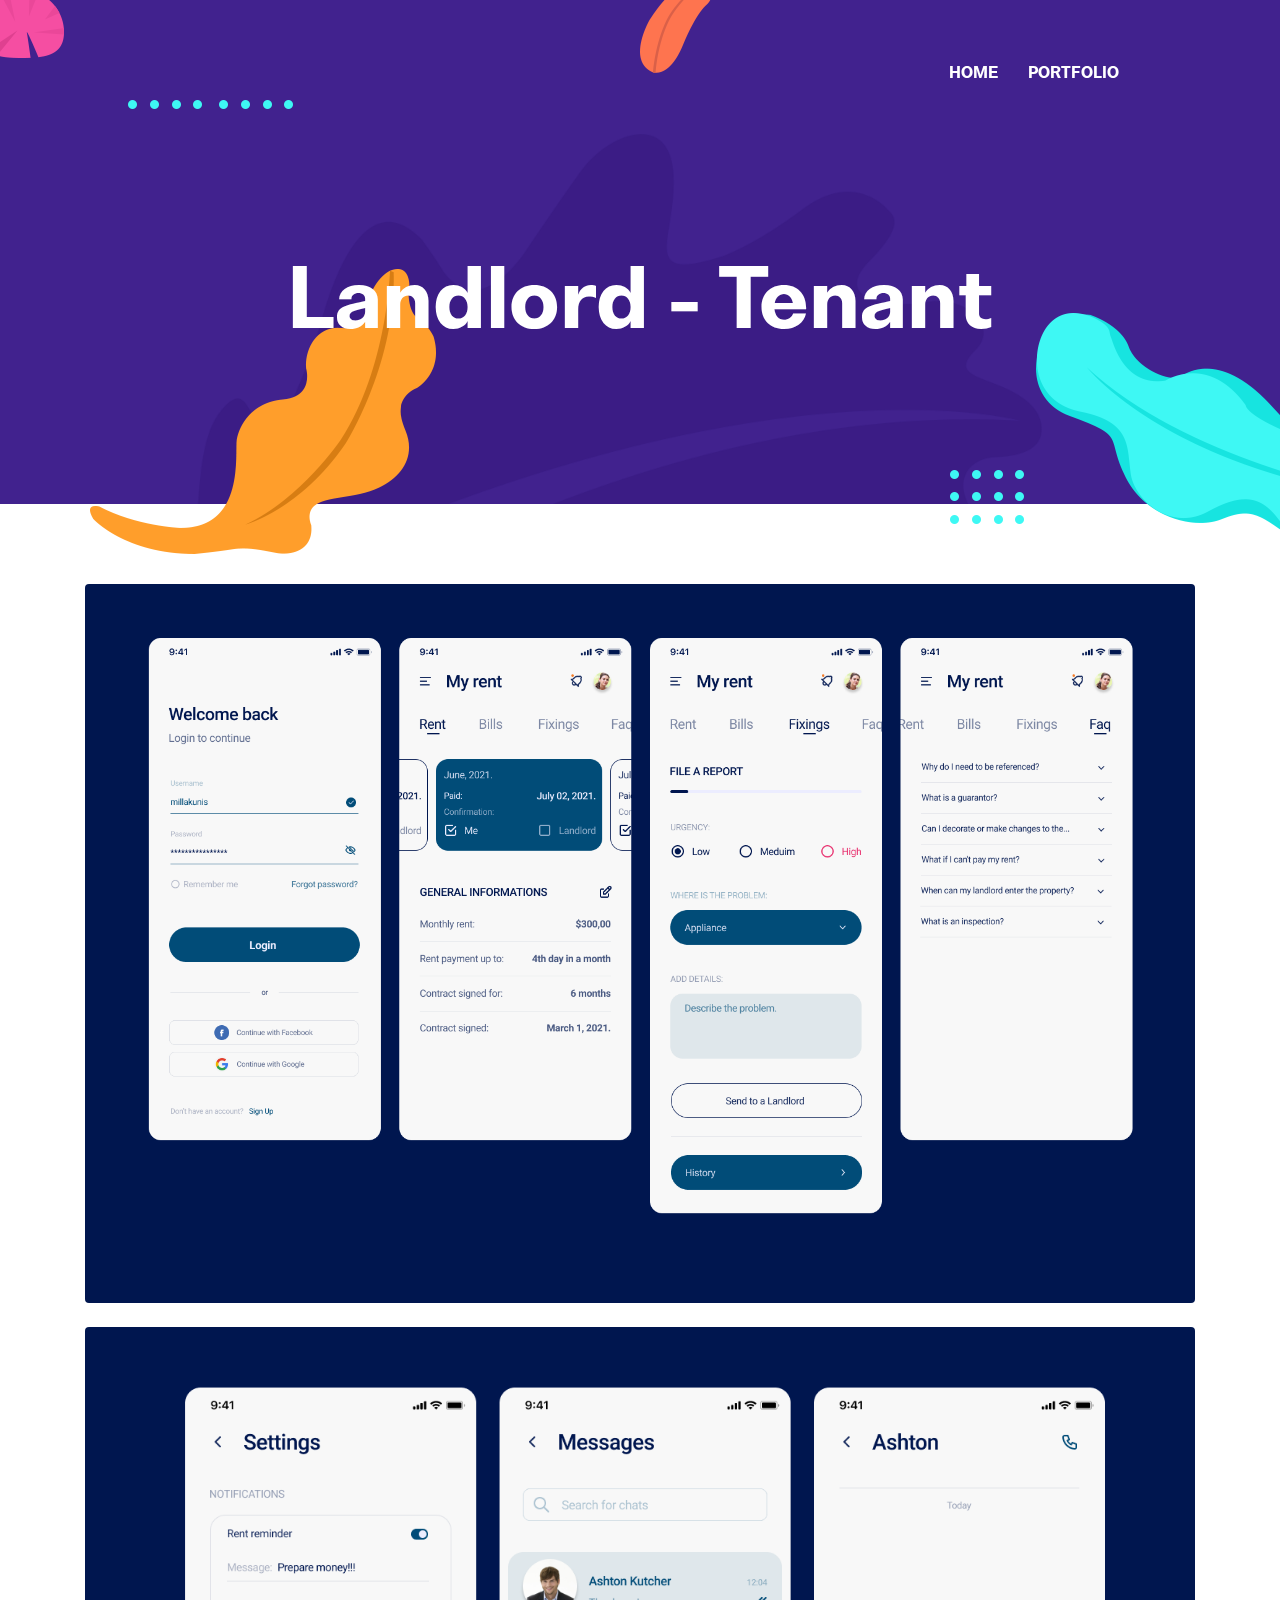
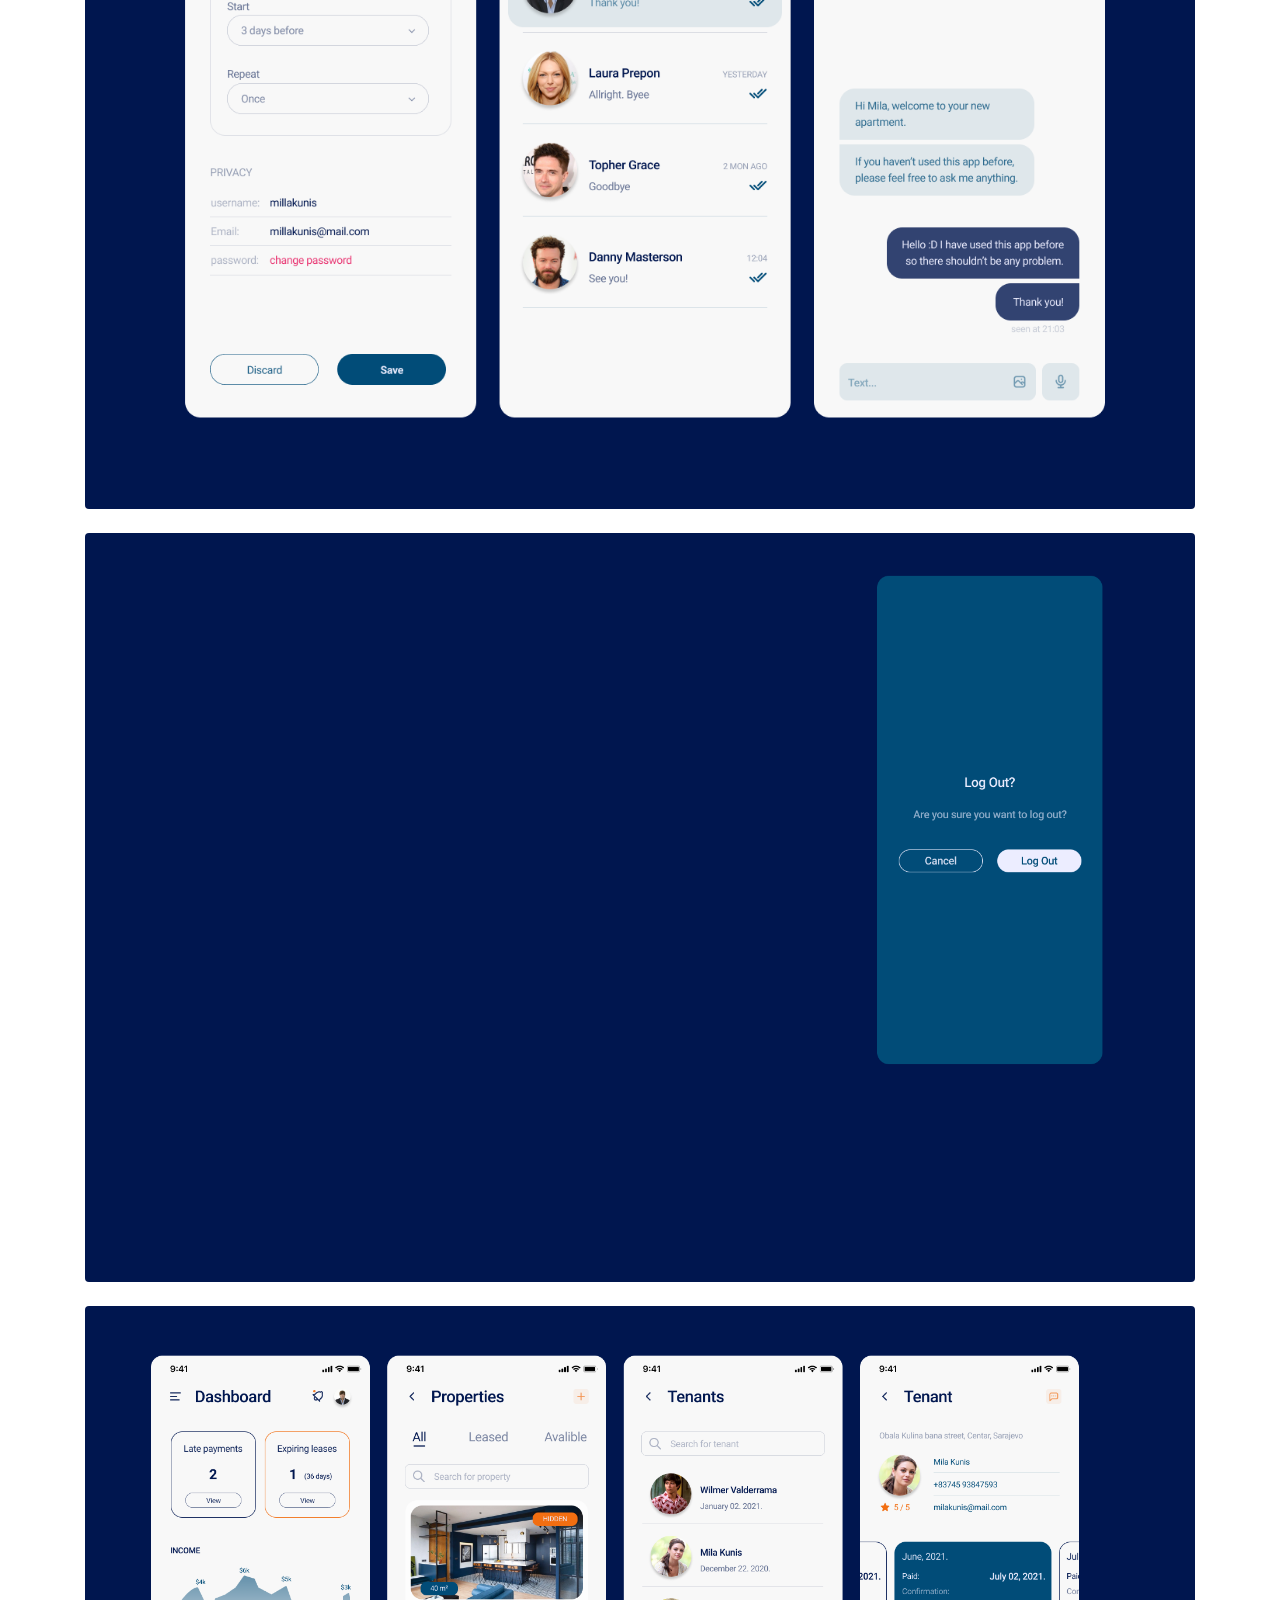
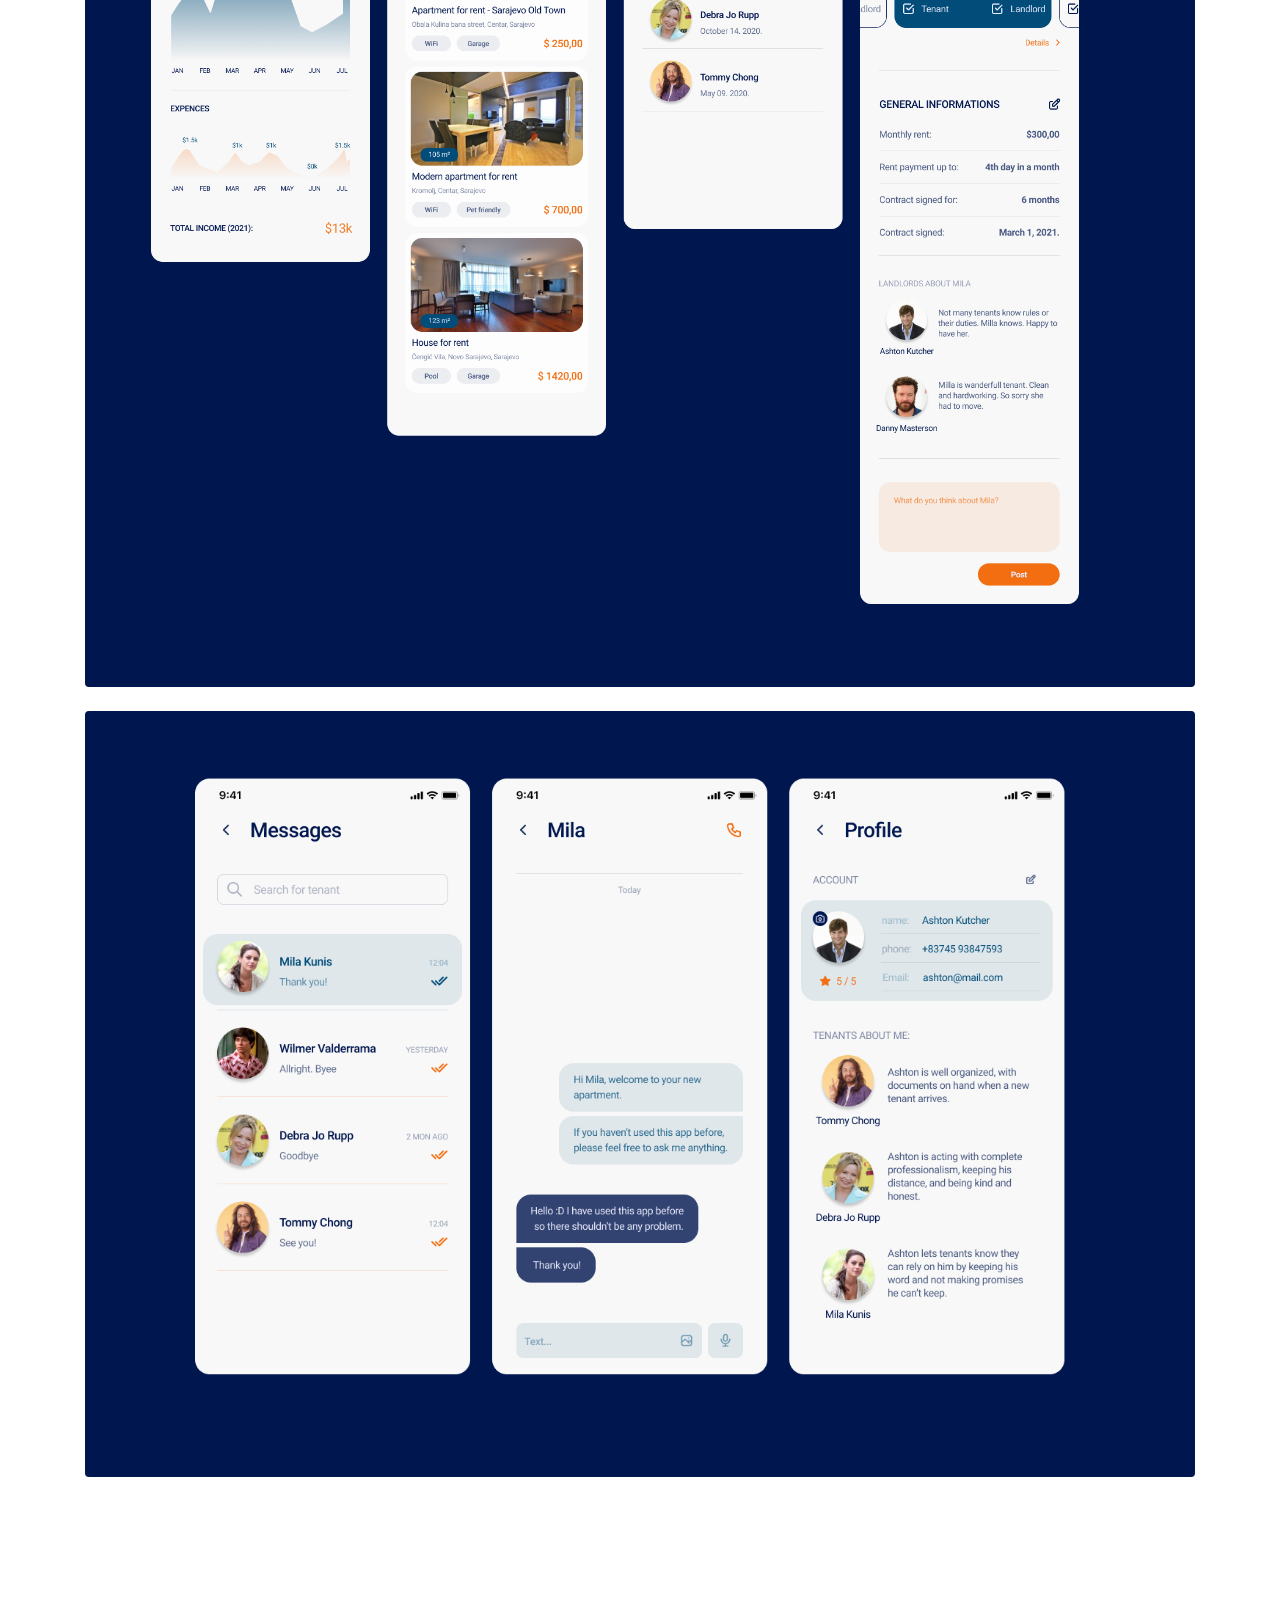
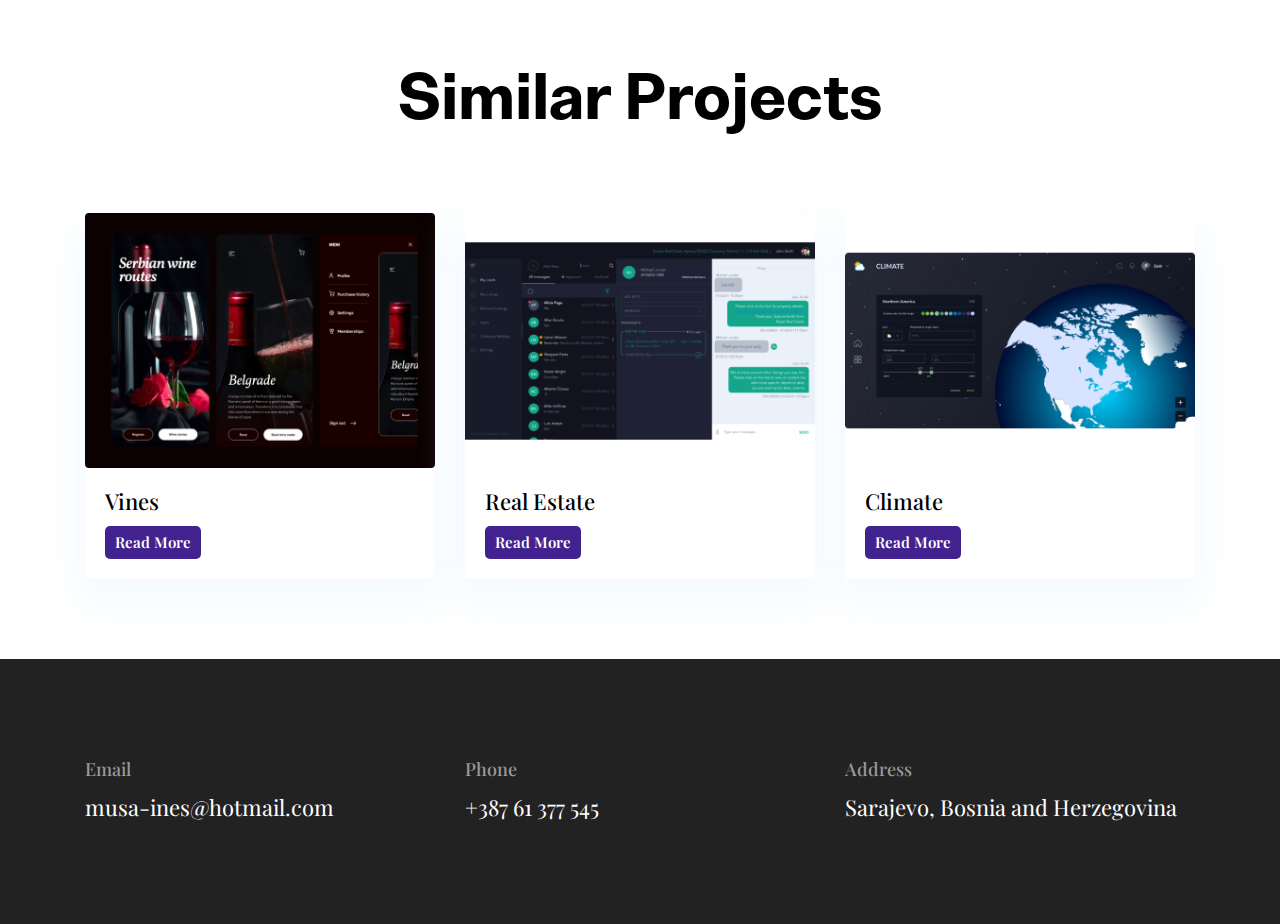
==== project-landlord.html @ d0c49de0 "my portfolio" ====
<!DOCTYPE html>
<html lang="zxx">

<head>
  <meta charset="utf-8">
  <title>Ines Portfolio</title>

  <!-- mobile responsive meta -->
  <meta name="viewport" content="width=device-width, initial-scale=1">
  <meta name="viewport" content="width=device-width, initial-scale=1, maximum-scale=1">

  <!-- ** Plugins Needed for the Project ** -->
  <!-- Bootstrap -->
  <link rel="stylesheet" href="plugins/bootstrap/bootstrap.min.css">
  <!-- slick slider -->
  <link rel="stylesheet" href="plugins/slick/slick.css">
  <!-- themefy-icon -->
  <link rel="stylesheet" href="plugins/themify-icons/themify-icons.css">

  <!-- Main Stylesheet -->
  <link href="css/style.css" rel="stylesheet">

  <!--Favicon-->
  <link rel="shortcut icon" href="images/favicon.ico" type="image/x-icon">
  <link rel="icon" href="images/favicon.ico" type="image/x-icon">

</head>

<body>

  <header class="navigation fixed-top">
  <nav class="navbar navbar-expand-lg navbar-dark">
    <button class="navbar-toggler" type="button" data-toggle="collapse" data-target="#navigation"
      aria-controls="navigation" aria-expanded="false" aria-label="Toggle navigation">
      <span class="navbar-toggler-icon"></span>
    </button>

    <div class="collapse navbar-collapse text-center" id="navigation">
      <ul class="navbar-nav ml-auto">
        <li class="nav-item active">
          <a class="nav-link" href="index.html">Home</a>
        </li>
        <li class="nav-item">
          <a class="nav-link" href="portfolio.html">Portfolio</a>
        </li>
      </ul>
    </div>
  </nav>
</header>

<!-- page title -->
<section class="page-title bg-primary position-relative">
  <div class="container">
    <div class="row">
      <div class="col-12 text-center">
        <h1 class="text-white font-tertiary">Landlord - Tenant</h1>
      </div>
    </div>
  </div>
  <!-- background shapes -->
  <img src="images/illustrations/page-title.png" alt="illustrations" class="bg-shape-1 w-100">
  <img src="images/illustrations/leaf-pink-round.png" alt="illustrations" class="bg-shape-2">
  <img src="images/illustrations/dots-cyan.png" alt="illustrations" class="bg-shape-3">
  <img src="images/illustrations/leaf-orange.png" alt="illustrations" class="bg-shape-4">
  <img src="images/illustrations/leaf-yellow.png" alt="illustrations" class="bg-shape-5">
  <img src="images/illustrations/dots-group-cyan.png" alt="illustrations" class="bg-shape-6">
  <img src="images/illustrations/leaf-cyan-lg.png" alt="illustrations" class="bg-shape-7">
</section>
<!-- /page title -->

<section class="section">
  <div class="container">
    <div class="row">
      <div class="col-lg-12">
        <div class="content">
          <img src="projects/landlord/1.png" alt="post-thumb" class="img-fluid rounded float-left mr-5 mb-4">
          <img src="projects/landlord/2.png" alt="post-thumb" class="img-fluid rounded float-left mr-5 mb-4">
          <img src="projects/landlord/3.png" alt="post-thumb" class="img-fluid rounded float-left mr-5 mb-4">
          <img src="projects/landlord/4.png" alt="post-thumb" class="img-fluid rounded float-left mr-5 mb-4">
          <img src="projects/landlord/5.png" alt="post-thumb" class="img-fluid rounded float-left mr-5 mb-4">
        </div>
      </div>
    </div>
  </div>
</section>

<!-- blog -->
<section class="section">
  <div class="container">
    <div class="row">
      <div class="col-12 text-center">
        <h2 class="section-title">Similar Projects</h2>
      </div>
      <div class="col-lg-4 col-sm-6 mb-4 mb-lg-0">
        <article class="card shadow">
          <img class="rounded card-img-top" src="images/blog/post-7.png" alt="post-thumb">
          <div class="card-body">
            <h4 class="card-title"><a class="text-dark" href="blog-single.html">Vines</a>
            </h4>
            <a href="project-vine.html" class="btn btn-xs btn-primary">Read More</a>
          </div>
        </article>
      </div>
      <div class="col-lg-4 col-sm-6 mb-4 mb-lg-0">
        <article class="card shadow">
          <img class="rounded card-img-top" src="images/blog/post-8.png" alt="post-thumb">
          <div class="card-body">
            <h4 class="card-title"><a class="text-dark" href="blog-single.html">Real Estate</a>
            </h4>
            <a href="project-estate.html" class="btn btn-xs btn-primary">Read More</a>
          </div>
        </article>
      </div>
      <div class="col-lg-4 col-sm-6 mb-4 mb-lg-0">
        <article class="card shadow">
          <img class="rounded card-img-top" src="images/blog/post-9.png" alt="post-thumb">
          <div class="card-body">
            <h4 class="card-title"><a class="text-dark" href="blog-single.html">Climate</a>
            </h4>
            <a href="project-climate.html" class="btn btn-xs btn-primary">Read More</a>
          </div>
        </article>
      </div>
    </div>
  </div>
</section>
<!-- /blog -->

<!-- footer -->
<footer class="bg-dark footer-section">
  <div class="section">
    <div class="container">
      <div class="row">
        <div class="col-md-4">
          <h5 class="text-light">Email</h5>
          <p class="text-white paragraph-lg font-secondary">musa-ines@hotmail.com</p>
        </div>
        <div class="col-md-4">
          <h5 class="text-light">Phone</h5>
          <p class="text-white paragraph-lg font-secondary">+387 61 377 545</p>
        </div>
        <div class="col-md-4">
          <h5 class="text-light">Address</h5>
          <p class="text-white paragraph-lg font-secondary">Sarajevo, Bosnia and Herzegovina</p>
        </div>
      </div>
    </div>
  </div>
</footer>
<!-- /footer -->

<!-- jQuery -->
<script src="plugins/jQuery/jquery.min.js"></script>
<!-- Bootstrap JS -->
<script src="plugins/bootstrap/bootstrap.min.js"></script>
<!-- slick slider -->
<script src="plugins/slick/slick.min.js"></script>
<!-- filter -->
<script src="plugins/shuffle/shuffle.min.js"></script>

<!-- Main Script -->
<script src="js/script.js"></script>

</body>
</html>
---- plugins/themify-icons/themify-icons.css ----
@font-face{font-family:themify;src:url(fonts/themify.eot?-fvbane);src:url(fonts/themify.eot?#iefix-fvbane) format('embedded-opentype'),url(fonts/themify.woff?-fvbane) format('woff'),url(fonts/themify.ttf?-fvbane) format('truetype'),url(fonts/themify.svg?-fvbane#themify) format('svg');font-weight:400;font-style:normal}[class*=" ti-"],[class^=ti-]{font-family:themify;speak:none;font-style:normal;font-weight:400;font-variant:normal;text-transform:none;line-height:1;-webkit-font-smoothing:antialiased;-moz-osx-font-smoothing:grayscale}.ti-wand:before{content:"\e600"}.ti-volume:before{content:"\e601"}.ti-user:before{content:"\e602"}.ti-unlock:before{content:"\e603"}.ti-unlink:before{content:"\e604"}.ti-trash:before{content:"\e605"}.ti-thought:before{content:"\e606"}.ti-target:before{content:"\e607"}.ti-tag:before{content:"\e608"}.ti-tablet:before{content:"\e609"}.ti-star:before{content:"\e60a"}.ti-spray:before{content:"\e60b"}.ti-signal:before{content:"\e60c"}.ti-shopping-cart:before{content:"\e60d"}.ti-shopping-cart-full:before{content:"\e60e"}.ti-settings:before{content:"\e60f"}.ti-search:before{content:"\e610"}.ti-zoom-in:before{content:"\e611"}.ti-zoom-out:before{content:"\e612"}.ti-cut:before{content:"\e613"}.ti-ruler:before{content:"\e614"}.ti-ruler-pencil:before{content:"\e615"}.ti-ruler-alt:before{content:"\e616"}.ti-bookmark:before{content:"\e617"}.ti-bookmark-alt:before{content:"\e618"}.ti-reload:before{content:"\e619"}.ti-plus:before{content:"\e61a"}.ti-pin:before{content:"\e61b"}.ti-pencil:before{content:"\e61c"}.ti-pencil-alt:before{content:"\e61d"}.ti-paint-roller:before{content:"\e61e"}.ti-paint-bucket:before{content:"\e61f"}.ti-na:before{content:"\e620"}.ti-mobile:before{content:"\e621"}.ti-minus:before{content:"\e622"}.ti-medall:before{content:"\e623"}.ti-medall-alt:before{content:"\e624"}.ti-marker:before{content:"\e625"}.ti-marker-alt:before{content:"\e626"}.ti-arrow-up:before{content:"\e627"}.ti-arrow-right:before{content:"\e628"}.ti-arrow-left:before{content:"\e629"}.ti-arrow-down:before{content:"\e62a"}.ti-lock:before{content:"\e62b"}.ti-location-arrow:before{content:"\e62c"}.ti-link:before{content:"\e62d"}.ti-layout:before{content:"\e62e"}.ti-layers:before{content:"\e62f"}.ti-layers-alt:before{content:"\e630"}.ti-key:before{content:"\e631"}.ti-import:before{content:"\e632"}.ti-image:before{content:"\e633"}.ti-heart:before{content:"\e634"}.ti-heart-broken:before{content:"\e635"}.ti-hand-stop:before{content:"\e636"}.ti-hand-open:before{content:"\e637"}.ti-hand-drag:before{content:"\e638"}.ti-folder:before{content:"\e639"}.ti-flag:before{content:"\e63a"}.ti-flag-alt:before{content:"\e63b"}.ti-flag-alt-2:before{content:"\e63c"}.ti-eye:before{content:"\e63d"}.ti-export:before{content:"\e63e"}.ti-exchange-vertical:before{content:"\e63f"}.ti-desktop:before{content:"\e640"}.ti-cup:before{content:"\e641"}.ti-crown:before{content:"\e642"}.ti-comments:before{content:"\e643"}.ti-comment:before{content:"\e644"}.ti-comment-alt:before{content:"\e645"}.ti-close:before{content:"\e646"}.ti-clip:before{content:"\e647"}.ti-angle-up:before{content:"\e648"}.ti-angle-right:before{content:"\e649"}.ti-angle-left:before{content:"\e64a"}.ti-angle-down:before{content:"\e64b"}.ti-check:before{content:"\e64c"}.ti-check-box:before{content:"\e64d"}.ti-camera:before{content:"\e64e"}.ti-announcement:before{content:"\e64f"}.ti-brush:before{content:"\e650"}.ti-briefcase:before{content:"\e651"}.ti-bolt:before{content:"\e652"}.ti-bolt-alt:before{content:"\e653"}.ti-blackboard:before{content:"\e654"}.ti-bag:before{content:"\e655"}.ti-move:before{content:"\e656"}.ti-arrows-vertical:before{content:"\e657"}.ti-arrows-horizontal:before{content:"\e658"}.ti-fullscreen:before{content:"\e659"}.ti-arrow-top-right:before{content:"\e65a"}.ti-arrow-top-left:before{content:"\e65b"}.ti-arrow-circle-up:before{content:"\e65c"}.ti-arrow-circle-right:before{content:"\e65d"}.ti-arrow-circle-left:before{content:"\e65e"}.ti-arrow-circle-down:before{content:"\e65f"}.ti-angle-double-up:before{content:"\e660"}.ti-angle-double-right:before{content:"\e661"}.ti-angle-double-left:before{content:"\e662"}.ti-angle-double-down:before{content:"\e663"}.ti-zip:before{content:"\e664"}.ti-world:before{content:"\e665"}.ti-wheelchair:before{content:"\e666"}.ti-view-list:before{content:"\e667"}.ti-view-list-alt:before{content:"\e668"}.ti-view-grid:before{content:"\e669"}.ti-uppercase:before{content:"\e66a"}.ti-upload:before{content:"\e66b"}.ti-underline:before{content:"\e66c"}.ti-truck:before{content:"\e66d"}.ti-timer:before{content:"\e66e"}.ti-ticket:before{content:"\e66f"}.ti-thumb-up:before{content:"\e670"}.ti-thumb-down:before{content:"\e671"}.ti-text:before{content:"\e672"}.ti-stats-up:before{content:"\e673"}.ti-stats-down:before{content:"\e674"}.ti-split-v:before{content:"\e675"}.ti-split-h:before{content:"\e676"}.ti-smallcap:before{content:"\e677"}.ti-shine:before{content:"\e678"}.ti-shift-right:before{content:"\e679"}.ti-shift-left:before{content:"\e67a"}.ti-shield:before{content:"\e67b"}.ti-notepad:before{content:"\e67c"}.ti-server:before{content:"\e67d"}.ti-quote-right:before{content:"\e67e"}.ti-quote-left:before{content:"\e67f"}.ti-pulse:before{content:"\e680"}.ti-printer:before{content:"\e681"}.ti-power-off:before{content:"\e682"}.ti-plug:before{content:"\e683"}.ti-pie-chart:before{content:"\e684"}.ti-paragraph:before{content:"\e685"}.ti-panel:before{content:"\e686"}.ti-package:before{content:"\e687"}.ti-music:before{content:"\e688"}.ti-music-alt:before{content:"\e689"}.ti-mouse:before{content:"\e68a"}.ti-mouse-alt:before{content:"\e68b"}.ti-money:before{content:"\e68c"}.ti-microphone:before{content:"\e68d"}.ti-menu:before{content:"\e68e"}.ti-menu-alt:before{content:"\e68f"}.ti-map:before{content:"\e690"}.ti-map-alt:before{content:"\e691"}.ti-loop:before{content:"\e692"}.ti-location-pin:before{content:"\e693"}.ti-list:before{content:"\e694"}.ti-light-bulb:before{content:"\e695"}.ti-Italic:before{content:"\e696"}.ti-info:before{content:"\e697"}.ti-infinite:before{content:"\e698"}.ti-id-badge:before{content:"\e699"}.ti-hummer:before{content:"\e69a"}.ti-home:before{content:"\e69b"}.ti-help:before{content:"\e69c"}.ti-headphone:before{content:"\e69d"}.ti-harddrives:before{content:"\e69e"}.ti-harddrive:before{content:"\e69f"}.ti-gift:before{content:"\e6a0"}.ti-game:before{content:"\e6a1"}.ti-filter:before{content:"\e6a2"}.ti-files:before{content:"\e6a3"}.ti-file:before{content:"\e6a4"}.ti-eraser:before{content:"\e6a5"}.ti-envelope:before{content:"\e6a6"}.ti-download:before{content:"\e6a7"}.ti-direction:before{content:"\e6a8"}.ti-direction-alt:before{content:"\e6a9"}.ti-dashboard:before{content:"\e6aa"}.ti-control-stop:before{content:"\e6ab"}.ti-control-shuffle:before{content:"\e6ac"}.ti-control-play:before{content:"\e6ad"}.ti-control-pause:before{content:"\e6ae"}.ti-control-forward:before{content:"\e6af"}.ti-control-backward:before{content:"\e6b0"}.ti-cloud:before{content:"\e6b1"}.ti-cloud-up:before{content:"\e6b2"}.ti-cloud-down:before{content:"\e6b3"}.ti-clipboard:before{content:"\e6b4"}.ti-car:before{content:"\e6b5"}.ti-calendar:before{content:"\e6b6"}.ti-book:before{content:"\e6b7"}.ti-bell:before{content:"\e6b8"}.ti-basketball:before{content:"\e6b9"}.ti-bar-chart:before{content:"\e6ba"}.ti-bar-chart-alt:before{content:"\e6bb"}.ti-back-right:before{content:"\e6bc"}.ti-back-left:before{content:"\e6bd"}.ti-arrows-corner:before{content:"\e6be"}.ti-archive:before{content:"\e6bf"}.ti-anchor:before{content:"\e6c0"}.ti-align-right:before{content:"\e6c1"}.ti-align-left:before{content:"\e6c2"}.ti-align-justify:before{content:"\e6c3"}.ti-align-center:before{content:"\e6c4"}.ti-alert:before{content:"\e6c5"}.ti-alarm-clock:before{content:"\e6c6"}.ti-agenda:before{content:"\e6c7"}.ti-write:before{content:"\e6c8"}.ti-window:before{content:"\e6c9"}.ti-widgetized:before{content:"\e6ca"}.ti-widget:before{content:"\e6cb"}.ti-widget-alt:before{content:"\e6cc"}.ti-wallet:before{content:"\e6cd"}.ti-video-clapper:before{content:"\e6ce"}.ti-video-camera:before{content:"\e6cf"}.ti-vector:before{content:"\e6d0"}.ti-themify-logo:before{content:"\e6d1"}.ti-themify-favicon:before{content:"\e6d2"}.ti-themify-favicon-alt:before{content:"\e6d3"}.ti-support:before{content:"\e6d4"}.ti-stamp:before{content:"\e6d5"}.ti-split-v-alt:before{content:"\e6d6"}.ti-slice:before{content:"\e6d7"}.ti-shortcode:before{content:"\e6d8"}.ti-shift-right-alt:before{content:"\e6d9"}.ti-shift-left-alt:before{content:"\e6da"}.ti-ruler-alt-2:before{content:"\e6db"}.ti-receipt:before{content:"\e6dc"}.ti-pin2:before{content:"\e6dd"}.ti-pin-alt:before{content:"\e6de"}.ti-pencil-alt2:before{content:"\e6df"}.ti-palette:before{content:"\e6e0"}.ti-more:before{content:"\e6e1"}.ti-more-alt:before{content:"\e6e2"}.ti-microphone-alt:before{content:"\e6e3"}.ti-magnet:before{content:"\e6e4"}.ti-line-double:before{content:"\e6e5"}.ti-line-dotted:before{content:"\e6e6"}.ti-line-dashed:before{content:"\e6e7"}.ti-layout-width-full:before{content:"\e6e8"}.ti-layout-width-default:before{content:"\e6e9"}.ti-layout-width-default-alt:before{content:"\e6ea"}.ti-layout-tab:before{content:"\e6eb"}.ti-layout-tab-window:before{content:"\e6ec"}.ti-layout-tab-v:before{content:"\e6ed"}.ti-layout-tab-min:before{content:"\e6ee"}.ti-layout-slider:before{content:"\e6ef"}.ti-layout-slider-alt:before{content:"\e6f0"}.ti-layout-sidebar-right:before{content:"\e6f1"}.ti-layout-sidebar-none:before{content:"\e6f2"}.ti-layout-sidebar-left:before{content:"\e6f3"}.ti-layout-placeholder:before{content:"\e6f4"}.ti-layout-menu:before{content:"\e6f5"}.ti-layout-menu-v:before{content:"\e6f6"}.ti-layout-menu-separated:before{content:"\e6f7"}.ti-layout-menu-full:before{content:"\e6f8"}.ti-layout-media-right-alt:before{content:"\e6f9"}.ti-layout-media-right:before{content:"\e6fa"}.ti-layout-media-overlay:before{content:"\e6fb"}.ti-layout-media-overlay-alt:before{content:"\e6fc"}.ti-layout-media-overlay-alt-2:before{content:"\e6fd"}.ti-layout-media-left-alt:before{content:"\e6fe"}.ti-layout-media-left:before{content:"\e6ff"}.ti-layout-media-center-alt:before{content:"\e700"}.ti-layout-media-center:before{content:"\e701"}.ti-layout-list-thumb:before{content:"\e702"}.ti-layout-list-thumb-alt:before{content:"\e703"}.ti-layout-list-post:before{content:"\e704"}.ti-layout-list-large-image:before{content:"\e705"}.ti-layout-line-solid:before{content:"\e706"}.ti-layout-grid4:before{content:"\e707"}.ti-layout-grid3:before{content:"\e708"}.ti-layout-grid2:before{content:"\e709"}.ti-layout-grid2-thumb:before{content:"\e70a"}.ti-layout-cta-right:before{content:"\e70b"}.ti-layout-cta-left:before{content:"\e70c"}.ti-layout-cta-center:before{content:"\e70d"}.ti-layout-cta-btn-right:before{content:"\e70e"}.ti-layout-cta-btn-left:before{content:"\e70f"}.ti-layout-column4:before{content:"\e710"}.ti-layout-column3:before{content:"\e711"}.ti-layout-column2:before{content:"\e712"}.ti-layout-accordion-separated:before{content:"\e713"}.ti-layout-accordion-merged:before{content:"\e714"}.ti-layout-accordion-list:before{content:"\e715"}.ti-ink-pen:before{content:"\e716"}.ti-info-alt:before{content:"\e717"}.ti-help-alt:before{content:"\e718"}.ti-headphone-alt:before{content:"\e719"}.ti-hand-point-up:before{content:"\e71a"}.ti-hand-point-right:before{content:"\e71b"}.ti-hand-point-left:before{content:"\e71c"}.ti-hand-point-down:before{content:"\e71d"}.ti-gallery:before{content:"\e71e"}.ti-face-smile:before{content:"\e71f"}.ti-face-sad:before{content:"\e720"}.ti-credit-card:before{content:"\e721"}.ti-control-skip-forward:before{content:"\e722"}.ti-control-skip-backward:before{content:"\e723"}.ti-control-record:before{content:"\e724"}.ti-control-eject:before{content:"\e725"}.ti-comments-smiley:before{content:"\e726"}.ti-brush-alt:before{content:"\e727"}.ti-youtube:before{content:"\e728"}.ti-vimeo:before{content:"\e729"}.ti-twitter:before{content:"\e72a"}.ti-time:before{content:"\e72b"}.ti-tumblr:before{content:"\e72c"}.ti-skype:before{content:"\e72d"}.ti-share:before{content:"\e72e"}.ti-share-alt:before{content:"\e72f"}.ti-rocket:before{content:"\e730"}.ti-pinterest:before{content:"\e731"}.ti-new-window:before{content:"\e732"}.ti-microsoft:before{content:"\e733"}.ti-list-ol:before{content:"\e734"}.ti-linkedin:before{content:"\e735"}.ti-layout-sidebar-2:before{content:"\e736"}.ti-layout-grid4-alt:before{content:"\e737"}.ti-layout-grid3-alt:before{content:"\e738"}.ti-layout-grid2-alt:before{content:"\e739"}.ti-layout-column4-alt:before{content:"\e73a"}.ti-layout-column3-alt:before{content:"\e73b"}.ti-layout-column2-alt:before{content:"\e73c"}.ti-instagram:before{content:"\e73d"}.ti-google:before{content:"\e73e"}.ti-github:before{content:"\e73f"}.ti-flickr:before{content:"\e740"}.ti-facebook:before{content:"\e741"}.ti-dropbox:before{content:"\e742"}.ti-dribbble:before{content:"\e743"}.ti-apple:before{content:"\e744"}.ti-android:before{content:"\e745"}.ti-save:before{content:"\e746"}.ti-save-alt:before{content:"\e747"}.ti-yahoo:before{content:"\e748"}.ti-wordpress:before{content:"\e749"}.ti-vimeo-alt:before{content:"\e74a"}.ti-twitter-alt:before{content:"\e74b"}.ti-tumblr-alt:before{content:"\e74c"}.ti-trello:before{content:"\e74d"}.ti-stack-overflow:before{content:"\e74e"}.ti-soundcloud:before{content:"\e74f"}.ti-sharethis:before{content:"\e750"}.ti-sharethis-alt:before{content:"\e751"}.ti-reddit:before{content:"\e752"}.ti-pinterest-alt:before{content:"\e753"}.ti-microsoft-alt:before{content:"\e754"}.ti-linux:before{content:"\e755"}.ti-jsfiddle:before{content:"\e756"}.ti-joomla:before{content:"\e757"}.ti-html5:before{content:"\e758"}.ti-flickr-alt:before{content:"\e759"}.ti-email:before{content:"\e75a"}.ti-drupal:before{content:"\e75b"}.ti-dropbox-alt:before{content:"\e75c"}.ti-css3:before{content:"\e75d"}.ti-rss:before{content:"\e75e"}.ti-rss-alt:before{content:"\e75f"}
---- css/style.css ----
/*!------------------------------------------------------------------
[MAIN STYLESHEET]

PROJECT:	Project Name
VERSION:	Versoin Number
-------------------------------------------------------------------*/
/*------------------------------------------------------------------
[TABLE OF CONTENTS]
-------------------------------------------------------------------*/
/*  typography */
@import url("https://fonts.googleapis.com/css?family=Playfair+Display:400,700|Roboto:300,400,500,700");
@font-face {
  font-family: 'BwNistaInt-xBd';
  src: url("../plugins/fonts/BwNistaInt-xBd.woff") format("woff");
  font-style: normal;
  font-display: swap;
}

body {
  line-height: 1.2;
  font-family: "Roboto", sans-serif;
  -webkit-font-smoothing: antialiased;
  font-size: 15px;
  color: #4c4c4c;
}

p, .paragraph {
  font-weight: 400;
  color: #4c4c4c;
  font-size: 15px;
  line-height: 1.8;
  font-family: "Roboto", sans-serif;
}

p-lg, .paragraph-lg {
  font-size: 22px;
}

h1, h2, h3, h4, h5, h6 {
  color: #000;
  font-family: "Playfair Display", serif;
  line-height: 1.2;
}

h1, .h1 {
  font-size: 80px;
}

@media (max-width: 991px) {
  h1, .h1 {
    font-size: 65px;
  }
}

h2, .h2 {
  font-size: 60px;
}

@media (max-width: 991px) {
  h2, .h2 {
    font-size: 50px;
  }
}

h3, .h3 {
  font-size: 40px;
}

h4, .h4 {
  font-size: 22px;
}

h5, .h5 {
  font-size: 18px;
}

h6, .h6 {
  font-size: 14px;
}

/* Button style */
.btn {
  font-size: 22px;
  font-family: "Playfair Display", serif;
  text-transform: capitalize;
  padding: 16px 44px;
  border-radius: 5px;
  font-weight: 600;
  border: 0;
  position: relative;
  z-index: 1;
  transition: .2s ease;
}

.btn:focus {
  outline: 0;
  box-shadow: none !important;
}

.btn:active {
  box-shadow: none;
}

.btn-sm {
  font-size: 15px;
  padding: 10px 30px;
}

.btn-xs {
  padding: 5px 10px;
  font-size: 15px;
}

.btn-primary {
  background: #41228e;
  color: #fff;
}

.btn-primary:active {
  background: #542cb7 !important;
}

.btn-primary:hover {
  background: #542cb7;
}

.btn-primary.focus, .btn-primary.active {
  background: #542cb7 !important;
  box-shadow: none !important;
}

.btn-transparent {
  background: transparent;
  color: #41228e;
  font-weight: bold;
}

.btn-transparent:active, .btn-transparent:hover {
  color: #41228e;
}

body {
  background-color: #fff;
  overflow-x: hidden;
}

::-moz-selection {
  background: #542cb7;
  color: #fff;
}

::selection {
  background: #542cb7;
  color: #fff;
}

/* preloader */
.preloader {
  position: fixed;
  top: 0;
  left: 0;
  right: 0;
  bottom: 0;
  background-color: #fff;
  z-index: 999;
  display: flex;
  align-items: center;
  justify-content: center;
}

ol,
ul {
  list-style-type: none;
  margin: 0px;
}

img {
  vertical-align: middle;
  border: 0;
}

a,
a:hover,
a:focus {
  text-decoration: none;
}

a,
button,
select {
  cursor: pointer;
  transition: .2s ease;
}

a:focus,
button:focus,
select:focus {
  outline: 0;
}

a.text-dark:hover {
  color: #41228e !important;
}

a:hover {
  color: #41228e;
}

.slick-slide {
  outline: 0;
}

.section {
  padding-top: 80px;
  padding-bottom: 80px;
}

.section-title {
  margin-bottom: 80px;
  font-family: "BwNistaInt-xBd";
}

.bg-cover {
  background-size: cover;
  background-position: center center;
  background-repeat: no-repeat;
}

/* overlay */
.overlay {
  position: relative;
}

.overlay::before {
  position: absolute;
  content: '';
  height: 100%;
  width: 100%;
  top: 0;
  left: 0;
  background: #000;
  opacity: .5;
}

.outline-0 {
  outline: 0 !important;
}

.d-unset {
  display: unset !important;
}

.bg-primary {
  background: #41228e !important;
}

.bg-gray {
  background: #eaeaea !important;
}

.text-primary {
  color: #41228e !important;
}

.text-color {
  color: #4c4c4c;
}

.text-dark {
  color: #000 !important;
}

.text-light {
  color: #999999 !important;
}

.mb-10 {
  margin-bottom: 10px !important;
}

.mb-20 {
  margin-bottom: 20px !important;
}

.mb-30 {
  margin-bottom: 30px !important;
}

.mb-40 {
  margin-bottom: 40px !important;
}

.mb-50 {
  margin-bottom: 50px !important;
}

.mb-60 {
  margin-bottom: 60px !important;
}

.mb-70 {
  margin-bottom: 70px !important;
}

.mb-80 {
  margin-bottom: 80px !important;
}

.mb-90 {
  margin-bottom: 90px !important;
}

.mb-100 {
  margin-bottom: 100px !important;
}

.zindex-1 {
  z-index: 1;
}

.rounded-lg {
  border-radius: 15px;
}

.overflow-hidden {
  overflow: hidden;
}

.font-secondary {
  font-family: "Playfair Display", serif !important;
}

.font-tertiary {
  font-family: "BwNistaInt-xBd" !important;
}

.shadow {
  box-shadow: 0px 18px 39.1px 6.9px rgba(224, 241, 255, 0.34) !important;
}

.bg-dark {
  background-color: #222222 !important;
}

/* icon */
.icon {
  font-size: 45px;
}

.icon-bg {
  height: 100px;
  width: 100px;
  line-height: 100px;
  text-align: center;
}

.icon-light {
  color: #c8d5ef;
}

/* /icon */
/* slick slider */
.slick-dots {
  text-align: center;
  padding-left: 0;
}

.slick-dots li {
  display: inline-block;
  margin: 2px;
}

.slick-dots li.slick-active button {
  background: #fff;
  width: 25px;
}

.slick-dots li button {
  height: 6px;
  width: 12px;
  background: rgba(255, 255, 255, 0.5);
  color: transparent;
  border-radius: 10px;
  overflow: hidden;
  transition: .2s ease;
  border: 0;
}

/* /slick slider */
/* form */
.form-control {
  border: 0;
  border-radius: 0;
  border-bottom: 1px solid #c7c7c7;
  height: 60px;
}

.form-control:focus {
  border-color: #41228e;
  outline: 0;
  box-shadow: none !important;
}

textarea.form-control {
  height: 120px;
}

/* /form */
/* card */
.card {
  border: 0;
}

.card-header {
  border: 0;
}

.card-footer {
  border: 0;
}

/* /card */
.navigation {
  padding: 40px 130px;
  transition: .3s ease;
}

.navigation.nav-bg {
  background-color: #41228e;
  padding: 15px 100px;
}

@media (max-width: 991px) {
  .navigation.nav-bg {
    padding: 15px 20px;
  }
}

@media (max-width: 991px) {
  .navigation {
    padding: 20px;
    background: #41228e;
  }
}

.navbar .nav-item .nav-link {
  font-family: "BwNistaInt-xBd";
  text-transform: uppercase;
  padding: 15px;
}

.navbar .nav-item.active {
  font-weight: bold;
}

.navbar-dark .navbar-nav .nav-link {
  color: #fff;
}

.hero-area {
  padding: 300px 0 200px;
  position: relative;
}

@media (max-width: 767px) {
  .hero-area {
    padding: 250px 0 150px;
    overflow: hidden;
  }
}

.hero-area h1 {
  position: relative;
  z-index: 2;
}

.layer {
  position: absolute;
  z-index: 1;
}

#l1 {
  bottom: 0;
  left: 0;
}

#l2 {
  top: 190px;
  left: -250px;
}

#l3 {
  top: 200px;
  left: 40%;
}

#l4 {
  top: 200px;
  right: 40%;
}

#l5 {
  top: 100px;
  right: -150px;
}

#l6 {
  bottom: -20px;
  left: 10%;
}

#l7 {
  bottom: 100px;
  left: 20%;
}

#l8 {
  bottom: 160px;
  right: 45%;
}

#l9 {
  bottom: 100px;
  right: -10px;
}

.layer-bg {
  position: absolute;
  bottom: 0;
  left: 0;
}

/* skills */
.progress-wrapper {
  height: 130px;
  overflow: hidden;
}

.wave {
  position: absolute;
  width: 100%;
  height: 100%;
}

.wave::before, .wave::after {
  content: "";
  position: absolute;
  width: 800px;
  height: 800px;
  bottom: 0;
  left: 50%;
  background-color: rgba(255, 255, 255, 0.4);
  border-radius: 45%;
  -webkit-transform: translateX(-50%) rotate(0);
          transform: translateX(-50%) rotate(0);
  -webkit-animation: rotate 6s linear infinite;
          animation: rotate 6s linear infinite;
  z-index: 10;
}

.wave::after {
  border-radius: 47%;
  background-color: rgba(255, 255, 255, 0.9);
  -webkit-transform: translateX(-50%) rotate(0);
          transform: translateX(-50%) rotate(0);
  -webkit-animation: rotate 10s linear -5s infinite;
          animation: rotate 10s linear -5s infinite;
  z-index: 20;
}

@-webkit-keyframes rotate {
  50% {
    -webkit-transform: translateX(-50%) rotate(180deg);
            transform: translateX(-50%) rotate(180deg);
  }
  100% {
    -webkit-transform: translateX(-50%) rotate(360deg);
            transform: translateX(-50%) rotate(360deg);
  }
}

@keyframes rotate {
  50% {
    -webkit-transform: translateX(-50%) rotate(180deg);
            transform: translateX(-50%) rotate(180deg);
  }
  100% {
    -webkit-transform: translateX(-50%) rotate(360deg);
            transform: translateX(-50%) rotate(360deg);
  }
}

/* /skills */
/* education */
.edu-bg-image {
  position: absolute;
  left: 0;
  top: -300px;
  z-index: -1;
}

/* /education */
/* service */
.hover-bg-primary {
  transition: .3s ease;
}

.hover-bg-primary:hover {
  background: #41228e;
}

.hover-bg-primary:hover * {
  color: #fff;
}

.active-bg-primary {
  transition: .3s ease;
  background: #41228e;
}

.active-bg-primary * {
  color: #fff;
}

.hover-shadow {
  transition: .2s ease;
}

.hover-shadow:hover {
  box-shadow: 0px 18px 40px 8px rgba(224, 241, 255, 0.54) !important;
}

/* /service */
/* portfolio */
.hover-wrapper {
  overflow: hidden;
}

.hover-wrapper img {
  transition: .3s ease;
  -webkit-transform: scale(1.1);
          transform: scale(1.1);
}

.hover-wrapper:hover img {
  -webkit-transform: scale(1);
          transform: scale(1);
}

.hover-wrapper:hover .hover-overlay {
  opacity: 1;
  visibility: visible;
}

.hover-overlay {
  position: absolute;
  height: 100%;
  width: 100%;
  border-radius: inherit;
  top: 0;
  left: 0;
  background: rgba(0, 0, 0, 0.3);
  opacity: 0;
  visibility: hidden;
  transition: .3s ease;
}

.hover-content {
  position: absolute;
  top: 50%;
  -webkit-transform: translateY(-50%);
          transform: translateY(-50%);
  left: 0;
  right: 0;
  text-align: center;
}

/* /portfolio */
/* testimonial */
.testimonial-content strong {
  color: #2bfdff;
  font-weight: normal;
}

.testimonial-bg-shapes .container {
  position: relative;
  z-index: 1;
}

.testimonial-bg-shapes .bg-map {
  position: absolute;
  left: 50%;
  top: 50%;
  -webkit-transform: translate(-50%, -50%);
          transform: translate(-50%, -50%);
}

.testimonial-bg-shapes .bg-shape-1 {
  position: absolute;
  left: 100px;
  top: -50px;
}

.testimonial-bg-shapes .bg-shape-2 {
  position: absolute;
  right: 150px;
  top: 50px;
}

.testimonial-bg-shapes .bg-shape-3 {
  position: absolute;
  right: 50px;
  top: 200px;
}

.testimonial-bg-shapes .bg-shape-4 {
  position: absolute;
  left: 100px;
  bottom: 200px;
}

.testimonial-bg-shapes .bg-shape-5 {
  position: absolute;
  right: 200px;
  bottom: -50px;
}

/* /testimonial */
/* footer */
.footer-section {
  padding-top: 20px;
}

.section-on-footer {
  margin-bottom: -250px;
}

.shadow-down {
  position: relative;
}

.shadow-down::before {
  position: absolute;
  content: "";
  box-shadow: 0px 0px 80.75px 14.25px rgba(224, 241, 255, 0.34);
  height: 100%;
  width: 100%;
  left: 0;
  top: 0;
  z-index: -1;
}

/* /footer */
.card-lg {
  flex-direction: row-reverse;
  align-items: center;
}

@media (max-width: 991px) {
  .card-lg {
    flex-direction: column;
  }
}

blockquote {
  display: inline-block;
  padding: 10px 20px;
  background: #eaeaea;
  border-left: 2px solid #41228e;
  font-style: italic;
  font-size: 22px;
}

.content * {
  margin-bottom: 20px;
}

.content strong {
  font-family: "Playfair Display", serif;
  font-size: 22px;
  font-weight: normal;
  color: #000;
  display: inherit;
  line-height: 1.5;
}

.page-title-alt {
  padding: 350px 0 70px;
}

.border-thick {
  border: 10px solid;
}

.drag-lg-top {
  margin-top: -230px;
}

@media (max-width: 991px) {
  .drag-lg-top {
    margin-top: 0;
  }
}

.page-title-alt .container {
  position: relative;
  z-index: 1;
}

.page-title-alt .bg-shape-1 {
  position: absolute;
  left: 0;
  top: 0;
  height: 100%;
}

.page-title-alt .bg-shape-2 {
  position: absolute;
  left: 70px;
  top: 100px;
}

.page-title-alt .bg-shape-3 {
  position: absolute;
  left: 30%;
  top: 50px;
  -webkit-transform: rotate(180deg);
          transform: rotate(180deg);
}

.page-title-alt .bg-shape-4 {
  position: absolute;
  left: 100px;
  bottom: 100px;
}

.page-title-alt .bg-shape-5 {
  position: absolute;
  left: 40%;
  bottom: -25px;
}

.page-title-alt .bg-shape-6 {
  position: absolute;
  bottom: 100px;
  right: -100px;
}

.page-title {
  padding: 250px 0 150px;
}

.page-title .container {
  position: relative;
  z-index: 1;
}

.page-title .bg-shape-1 {
  position: absolute;
  left: 0;
  bottom: 0;
  width: 100%;
}

.page-title .bg-shape-2 {
  position: absolute;
  left: -20px;
  top: -10px;
}

.page-title .bg-shape-3 {
  position: absolute;
  left: 10%;
  top: 100px;
}

.page-title .bg-shape-4 {
  position: absolute;
  left: 50%;
  top: -20px;
}

.page-title .bg-shape-5 {
  position: absolute;
  left: 90px;
  bottom: -50px;
  -webkit-transform: rotate(180deg);
          transform: rotate(180deg);
}

.page-title .bg-shape-6 {
  position: absolute;
  right: 20%;
  bottom: -20px;
}

.page-title .bg-shape-7 {
  position: absolute;
  right: -220px;
  bottom: -100px;
}

.filter-controls li {
  cursor: pointer;
}

.filter-controls li.active {
  font-weight: bold;
}

/*# sourceMappingURL=maps/style.css.map */
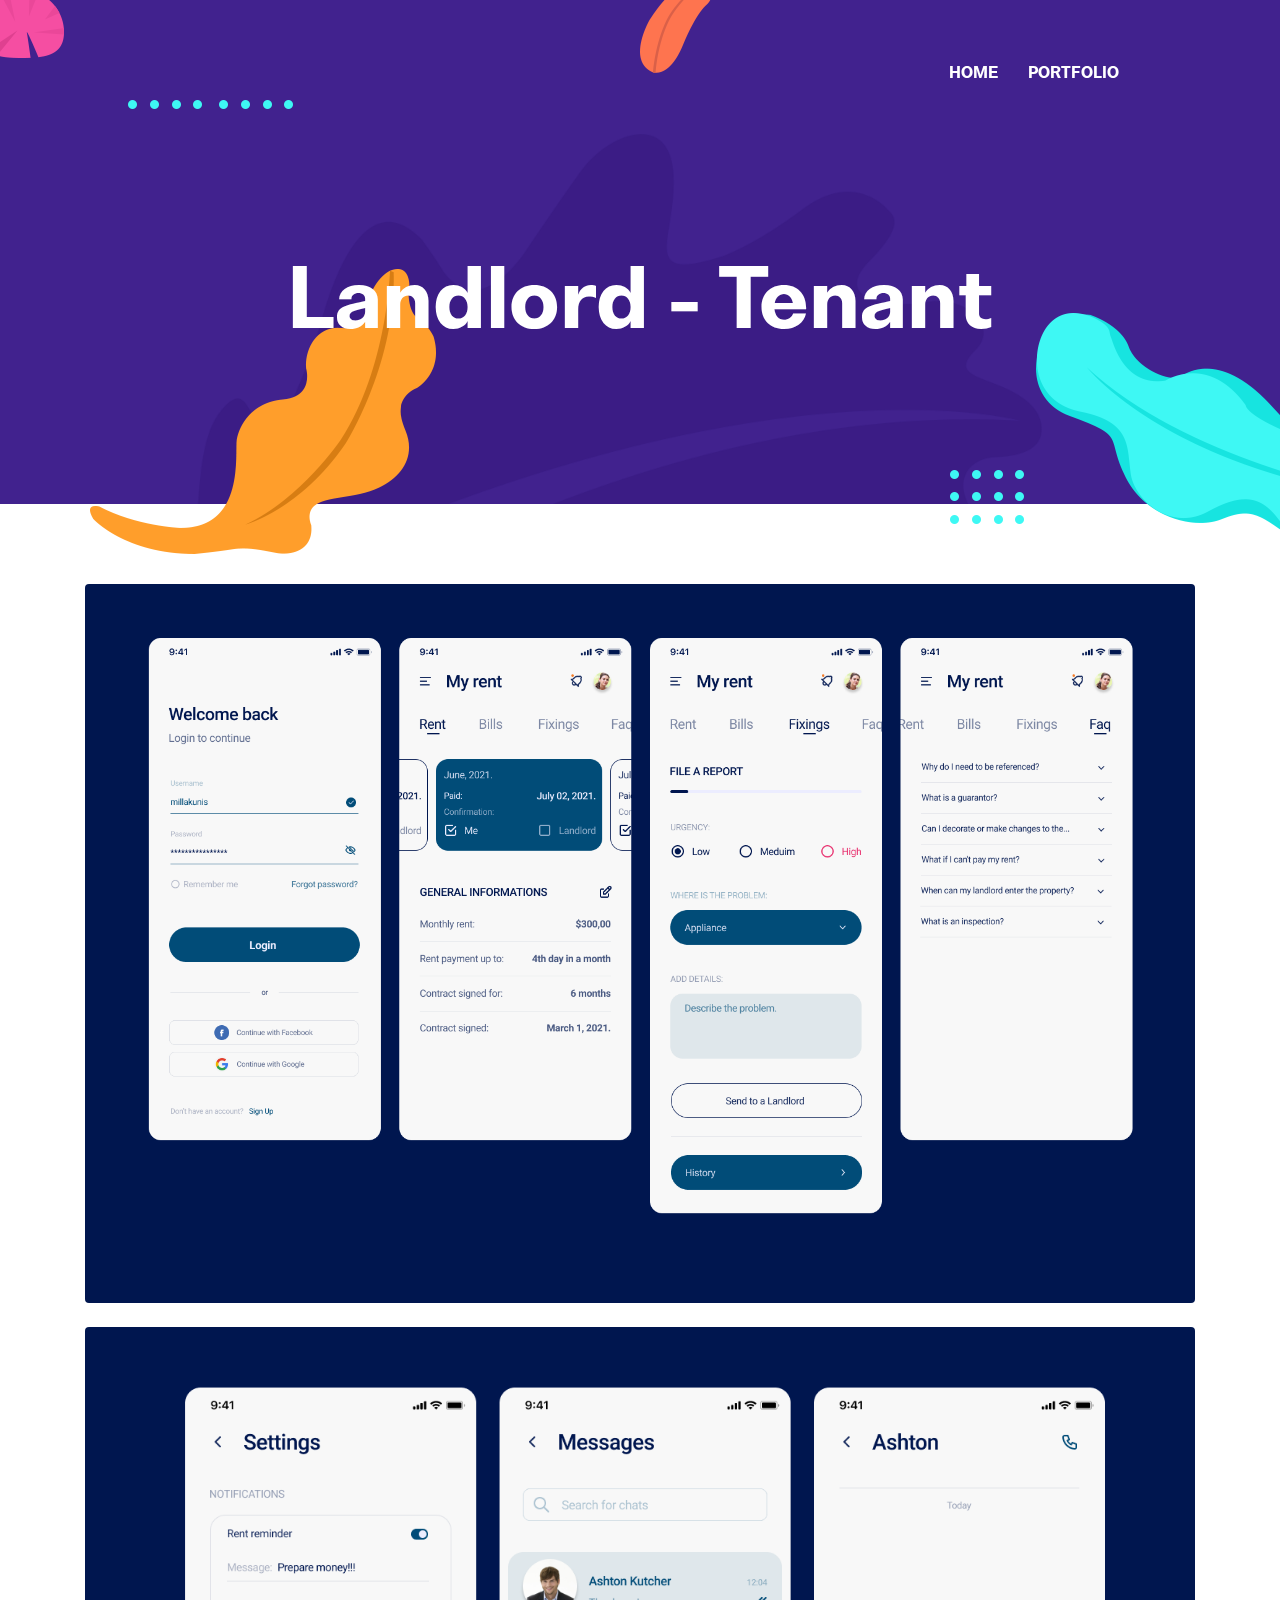
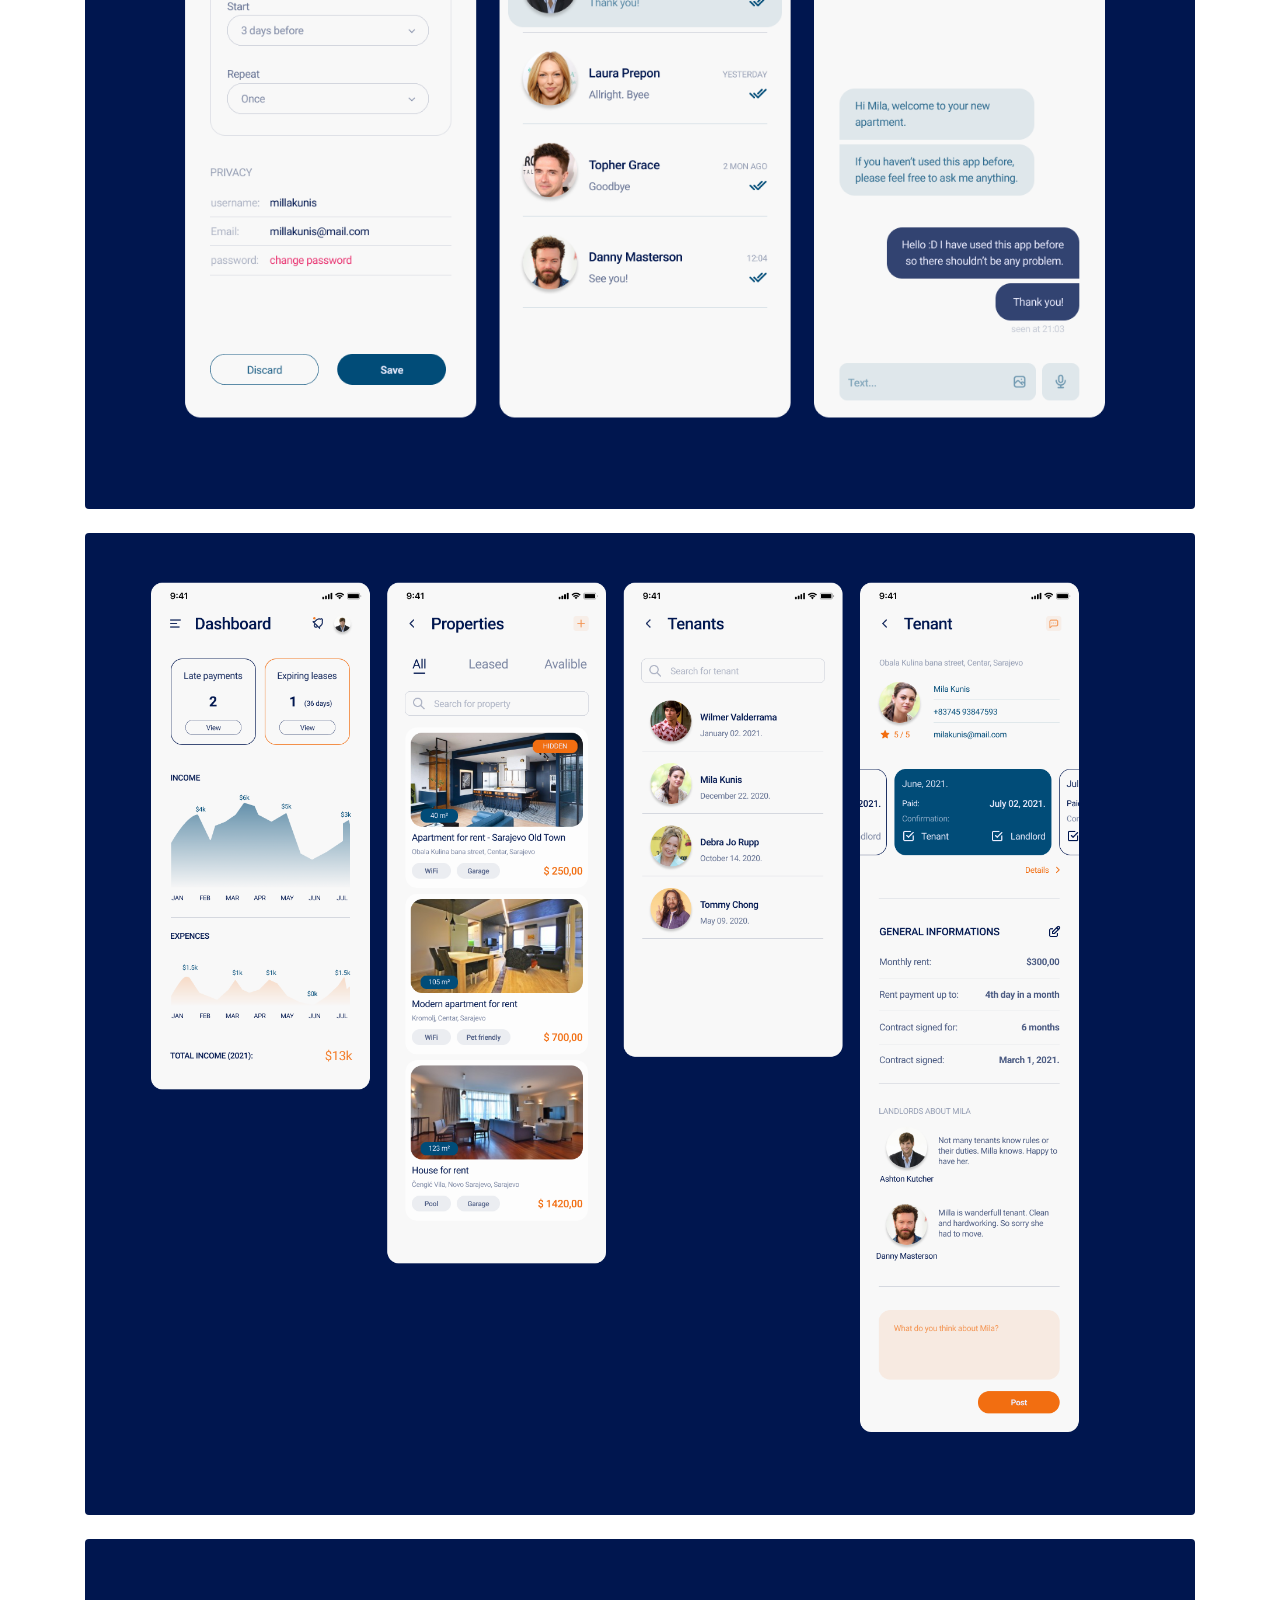
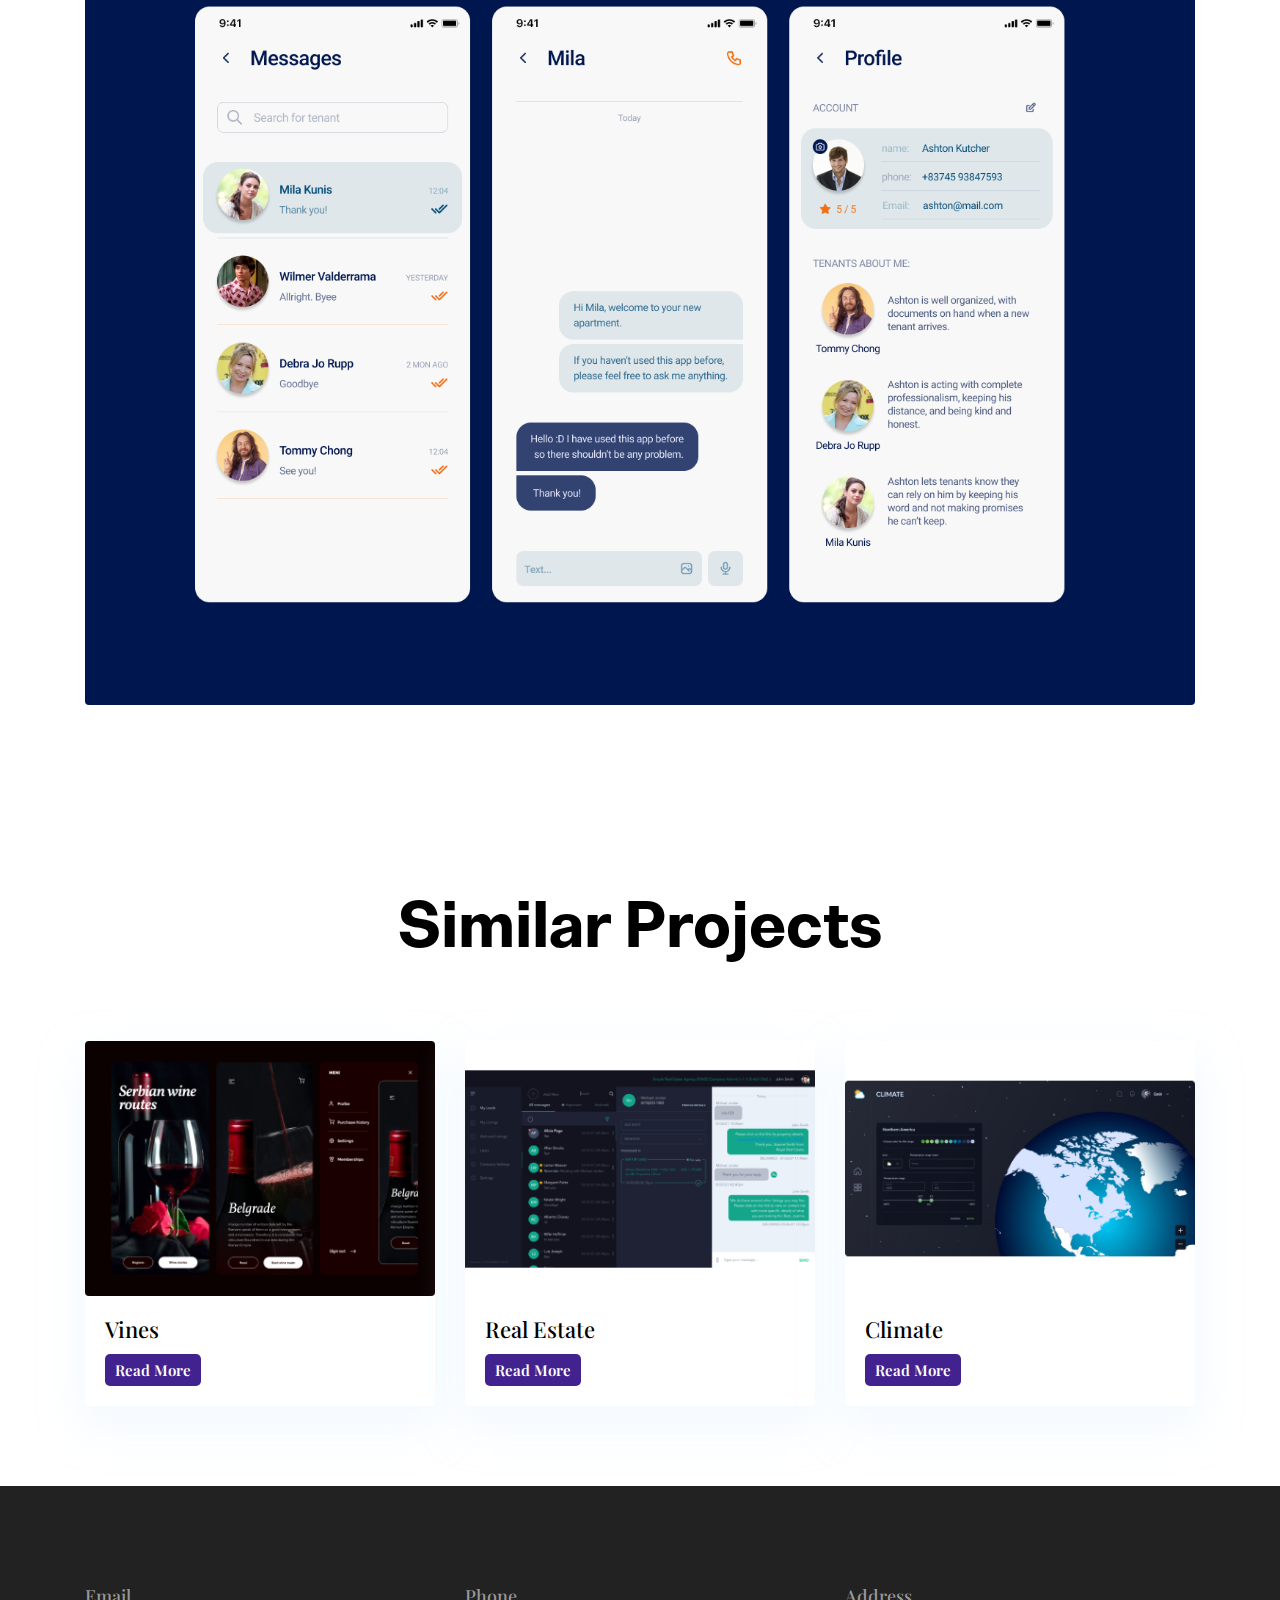
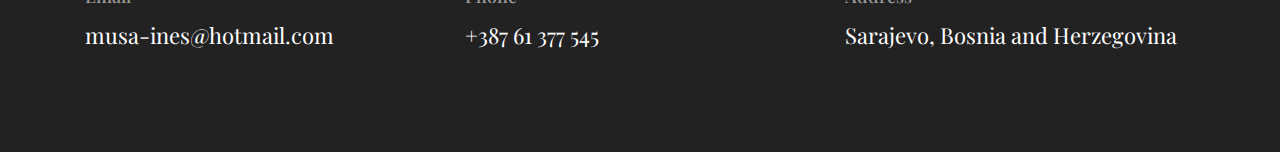
==== commit a530beec: "Update project-landlord.html" ====
--- a/project-landlord.html
+++ b/project-landlord.html
@@ -75,7 +75,6 @@
         <div class="content">
           <img src="projects/landlord/1.png" alt="post-thumb" class="img-fluid rounded float-left mr-5 mb-4">
           <img src="projects/landlord/2.png" alt="post-thumb" class="img-fluid rounded float-left mr-5 mb-4">
-          <img src="projects/landlord/3.png" alt="post-thumb" class="img-fluid rounded float-left mr-5 mb-4">
           <img src="projects/landlord/4.png" alt="post-thumb" class="img-fluid rounded float-left mr-5 mb-4">
           <img src="projects/landlord/5.png" alt="post-thumb" class="img-fluid rounded float-left mr-5 mb-4">
         </div>
@@ -162,4 +161,4 @@
 <script src="js/script.js"></script>
 
 </body>
-</html>+</html>
